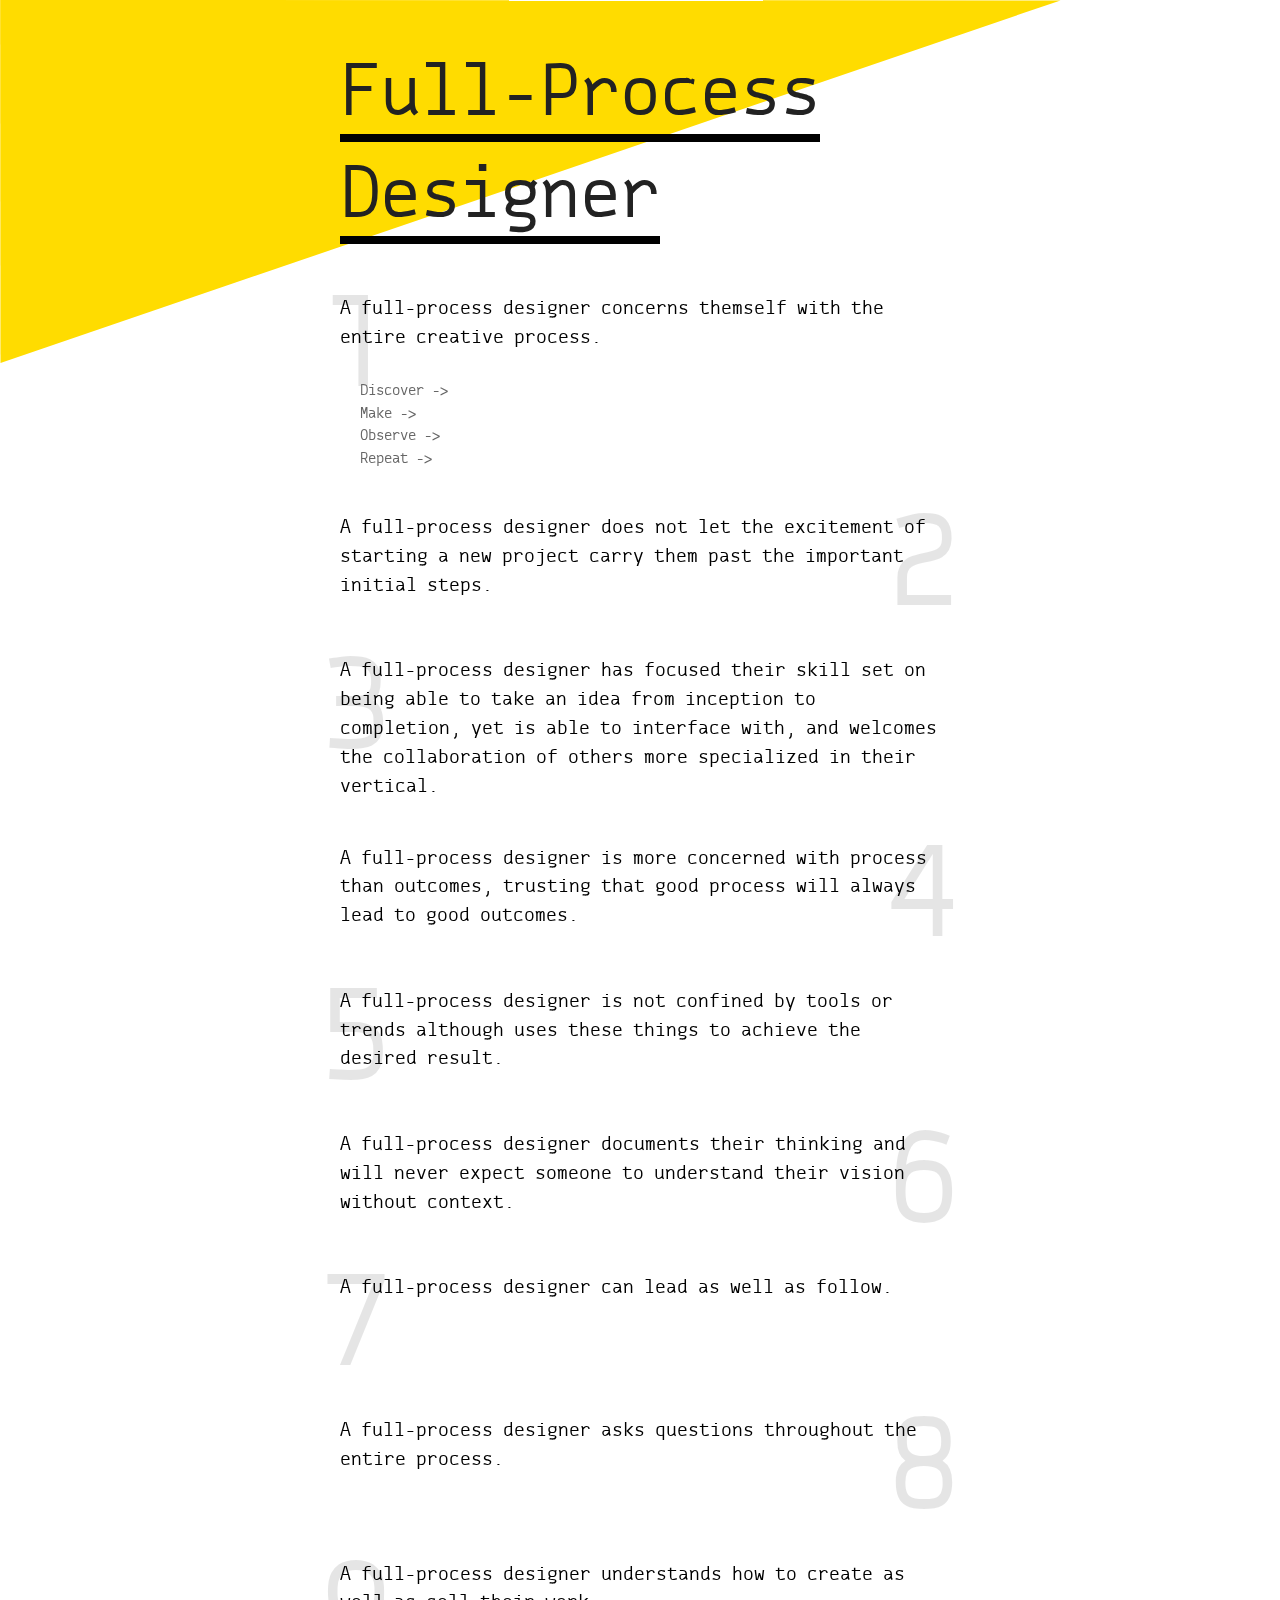
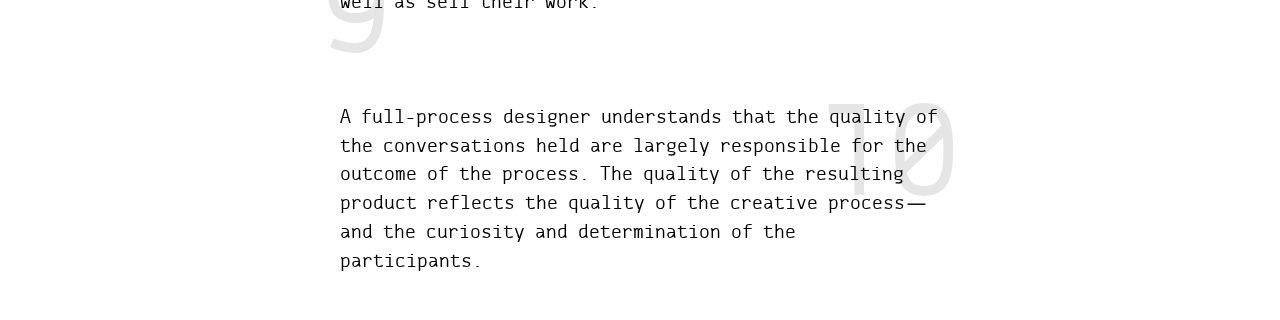
==== index.html @ 0ca6e458 "initial" ====
<!DOCTYPE html>
<html lang="en">
  <head>
    <title>DevTips Starter Kit</title>
    <meta charset="utf-8">
    <meta name="viewport" content="width=device-width, initial-scale=1">
    <link rel="shortcut icon" href="assets/img/favicons/favicon.ico">
    <link rel="stylesheet" href="assets/css/main.css">
  </head>
  <body>
    <div class="decoration"></div>
    <div class="content"><h1><span>Full-Process Designer</span></h1>
      <p class="point"><span class="num">1</span> A full-process designer concerns themself with the entire creative process.<br><br><span class="note">Discover -><br>Make -><br>Observe -><br>Repeat -></span></p>
      <p class="point"><span class="num">2</span> A full-process designer does not let the excitement of starting a new project carry them past the important initial steps.</p>
      <p class="point"><span class="num">3</span> A full-process designer has focused their skill set on being able to take an idea from inception to completion, yet is able to interface with, and welcomes the collaboration of others more specialized in their vertical.</p>
      <p class="point"><span class="num">4</span> A full-process designer is more concerned with process than outcomes, trusting that good process will always lead to good outcomes.</p>
      <p class="point"><span class="num">5</span> A full-process designer is not confined by tools or trends although uses these things to achieve the desired result.</p>
      <p class="point"><span class="num">6</span> A full-process designer documents their thinking and will never expect someone to understand their vision without context.</p>
      <p class="point"><span class="num">7</span> A full-process designer can lead as well as follow.</p>
      <p class="point"><span class="num">8</span> A full-process designer asks questions throughout the entire process.</p>
      <p class="point"><span class="num">9</span> A full-process designer understands how to create as well as sell their work.</p>
      <p class="point"><span class="num">10</span> A full-process designer understands that the quality of the conversations held are largely responsible for the outcome of the process. The quality of the resulting product reflects the quality of the creative process—and the curiosity and determination of the participants.</p>
    </div>
  </body>
</html>
---- assets/css/main.css ----
@font-face {
  font-family: 'autocode';
  src: url([data-uri]) format("truetype");
  font-weight: normal;
  font-style: normal; }
/*! normalize.css v3.0.2 | MIT License | git.io/normalize */
html {
  font-family: sans-serif;
  -ms-text-size-adjust: 100%;
  -webkit-text-size-adjust: 100%; }

body {
  margin: 0; }

article,
aside,
details,
figcaption,
figure,
footer,
header,
hgroup,
main,
menu,
nav,
section,
summary {
  display: block; }

audio,
canvas,
progress,
video {
  display: inline-block;
  vertical-align: baseline; }

audio:not([controls]) {
  display: none;
  height: 0; }

[hidden],
template {
  display: none; }

a {
  background-color: transparent; }

a:active,
a:hover {
  outline: 0; }

abbr[title] {
  border-bottom: 1px dotted; }

b,
strong {
  font-weight: bold; }

dfn {
  font-style: italic; }

h1 {
  font-size: 2em;
  margin: 0.67em 0; }

mark {
  background: #ff0;
  color: #000; }

small {
  font-size: 80%; }

sub,
sup {
  font-size: 75%;
  line-height: 0;
  position: relative;
  vertical-align: baseline; }

sup {
  top: -0.5em; }

sub {
  bottom: -0.25em; }

img {
  border: 0; }

svg:not(:root) {
  overflow: hidden; }

figure {
  margin: 1em 40px; }

hr {
  -moz-box-sizing: content-box;
  box-sizing: content-box;
  height: 0; }

pre {
  overflow: auto; }

code,
kbd,
pre,
samp {
  font-family: monospace, monospace;
  font-size: 1em; }

button,
input,
optgroup,
select,
textarea {
  color: inherit;
  font: inherit;
  margin: 0; }

button {
  overflow: visible; }

button,
select {
  text-transform: none; }

button,
html input[type="button"],
input[type="reset"],
input[type="submit"] {
  -webkit-appearance: button;
  cursor: pointer; }

button[disabled],
html input[disabled] {
  cursor: default; }

button::-moz-focus-inner,
input::-moz-focus-inner {
  border: 0;
  padding: 0; }

input {
  line-height: normal; }

input[type="checkbox"],
input[type="radio"] {
  box-sizing: border-box;
  padding: 0; }

input[type="number"]::-webkit-inner-spin-button,
input[type="number"]::-webkit-outer-spin-button {
  height: auto; }

input[type="search"] {
  -webkit-appearance: textfield;
  -moz-box-sizing: content-box;
  -webkit-box-sizing: content-box;
  box-sizing: content-box; }

input[type="search"]::-webkit-search-cancel-button,
input[type="search"]::-webkit-search-decoration {
  -webkit-appearance: none; }

fieldset {
  border: 1px solid #c0c0c0;
  margin: 0 2px;
  padding: 0.35em 0.625em 0.75em; }

legend {
  border: 0;
  padding: 0; }

textarea {
  overflow: auto; }

optgroup {
  font-weight: bold; }

table {
  border-collapse: collapse;
  border-spacing: 0; }

td,
th {
  padding: 0; }

body {
  background-color: white;
  font-size: 14px;
  line-height: 1.6;
  font-family: "autocode", sans-serif;
  color: #666;
  -webkit-font-smoothing: antialiased;
  -webkit-text-size-adjust: 100%; }

::selection {
  background: #FFF498; }

::-moz-selection {
  background: #FFF498; }

img::selection {
  background: transparent; }

img::-moz-selection {
  background: transparent; }

body {
  -webkit-tap-highlight-color: #FFF498; }

a {
  color: #0074D9;
  text-decoration: none;
  outline: 0; }
  a:hover, a:focus {
    color: #40a6ff; }

.gigantic, .huge, .large, .bigger, .big,
h1, h2, h3, h4, h5, h6 {
  color: #222;
  font-weight: normal; }

.gigantic {
  font-size: 110px;
  line-height: 1.09;
  letter-spacing: -2px; }

.huge, h1 {
  font-size: 68px;
  line-height: 1.05;
  letter-spacing: -1px; }

.large, h2 {
  font-size: 42px;
  line-height: 1.14; }

.bigger, h3 {
  font-size: 26px;
  line-height: 1.38; }

.big, h4 {
  font-size: 22px;
  line-height: 1.38; }

.small, small {
  font-size: 10px;
  line-height: 1.2; }

p {
  margin: 0 0 20px 0; }

em {
  font-style: italic; }

strong {
  font-weight: bold; }

hr {
  border: solid #ddd;
  border-width: 1px 0 0;
  clear: both;
  margin: 10px 0 30px;
  height: 0; }

.button,
button,
input[type="submit"],
input[type="reset"],
input[type="button"] {
  display: inline-block;
  height: 38px;
  padding: 0 30px;
  color: #555;
  text-align: center;
  font-size: 11px;
  font-weight: 600;
  line-height: 38px;
  letter-spacing: 0.1rem;
  text-transform: uppercase;
  text-decoration: none;
  white-space: nowrap;
  background-color: transparent;
  border-radius: 4px;
  border: 1px solid #bbb;
  cursor: pointer;
  box-sizing: border-box; }
  .button:hover, .button:active, .button:focus,
  button:hover,
  button:active,
  button:focus,
  input[type="submit"]:hover,
  input[type="submit"]:active,
  input[type="submit"]:focus,
  input[type="reset"]:hover,
  input[type="reset"]:active,
  input[type="reset"]:focus,
  input[type="button"]:hover,
  input[type="button"]:active,
  input[type="button"]:focus {
    color: #333;
    border-color: #888;
    outline: 0; }

.decoration {
  position: fixed;
  top: 0;
  bottom: 0;
  left: 0;
  right: 0;
  background: url(../img/line.svg) no-repeat center top;
  background-size: contain;
  z-index: -2; }

.content {
  max-width: 600px;
  padding: 0px 10px;
  margin: 0 auto; }

.point {
  font-size: 18px;
  color: black;
  margin-bottom: 2.4em;
  position: relative;
  min-height: 100px;
  transition: all 150ms cubic-bezier(0.22, 0.61, 0.36, 1); }
  @media (max-width: 480px) {
    .point {
      font-size: 16px; } }
  .point:hover {
    transform: scale(1.2); }

.num {
  color: rgba(0, 0, 0, 0.1);
  position: absolute;
  top: 0px;
  left: -20px;
  font-size: 120px;
  line-height: 1;
  z-index: -1; }

.point:nth-child(odd) .num {
  right: -20px;
  left: auto; }

.note {
  color: #666;
  font-size: 14px;
  padding-left: 20px;
  display: block; }

h1 {
  line-height: 1.5; }
  @media (max-width: 480px) {
    h1 {
      font-size: 48px; } }
  h1 span {
    border-bottom: 8px solid black;
    display: inline;
    margin-bottom: 30px; }
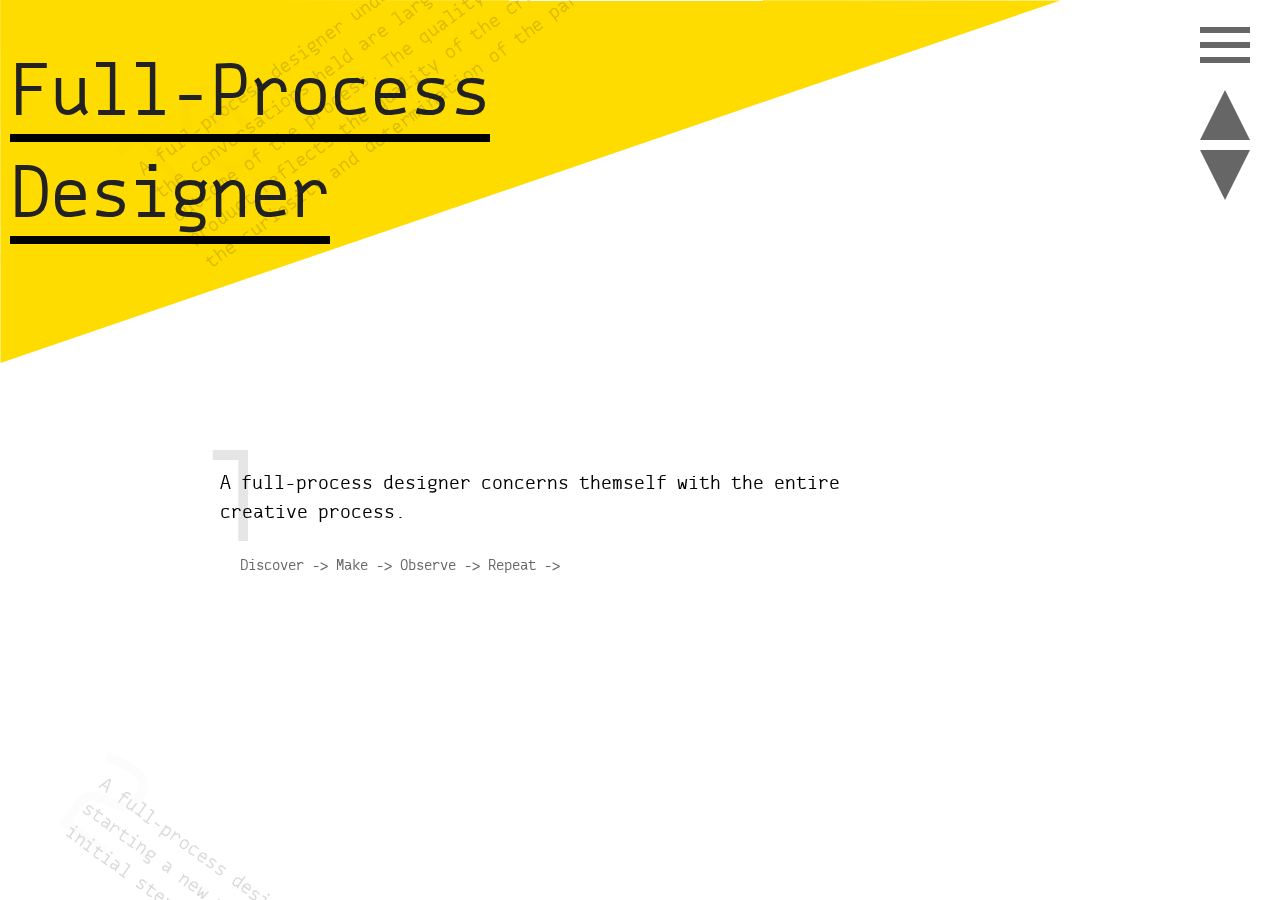
==== commit 0c2b2487: "controls styled" ====
--- a/index.html
+++ b/index.html
@@ -1,25 +1,45 @@
 <!DOCTYPE html>
 <html lang="en">
   <head>
-    <title>DevTips Starter Kit</title>
+    <title>Full Process Designer</title>
     <meta charset="utf-8">
     <meta name="viewport" content="width=device-width, initial-scale=1">
     <link rel="shortcut icon" href="assets/img/favicons/favicon.ico">
     <link rel="stylesheet" href="assets/css/main.css">
   </head>
   <body>
-    <div class="decoration"></div>
-    <div class="content"><h1><span>Full-Process Designer</span></h1>
-      <p class="point"><span class="num">1</span> A full-process designer concerns themself with the entire creative process.<br><br><span class="note">Discover -><br>Make -><br>Observe -><br>Repeat -></span></p>
-      <p class="point"><span class="num">2</span> A full-process designer does not let the excitement of starting a new project carry them past the important initial steps.</p>
-      <p class="point"><span class="num">3</span> A full-process designer has focused their skill set on being able to take an idea from inception to completion, yet is able to interface with, and welcomes the collaboration of others more specialized in their vertical.</p>
-      <p class="point"><span class="num">4</span> A full-process designer is more concerned with process than outcomes, trusting that good process will always lead to good outcomes.</p>
-      <p class="point"><span class="num">5</span> A full-process designer is not confined by tools or trends although uses these things to achieve the desired result.</p>
-      <p class="point"><span class="num">6</span> A full-process designer documents their thinking and will never expect someone to understand their vision without context.</p>
-      <p class="point"><span class="num">7</span> A full-process designer can lead as well as follow.</p>
-      <p class="point"><span class="num">8</span> A full-process designer asks questions throughout the entire process.</p>
-      <p class="point"><span class="num">9</span> A full-process designer understands how to create as well as sell their work.</p>
-      <p class="point"><span class="num">10</span> A full-process designer understands that the quality of the conversations held are largely responsible for the outcome of the process. The quality of the resulting product reflects the quality of the creative process—and the curiosity and determination of the participants.</p>
+    <div class="display-type spin">
+      <div class="decoration"></div>
+      <div class="options">
+        <div class="toggle-display-type">
+          <div class="icon-line-1"></div>
+          <div class="icon-line-2"></div>
+          <div class="icon-line-3"></div>
+          <div class="icon-line-4"></div>
+          <div class="icon-line-5"></div>
+        </div>
+        <div class="rotate-triggers">
+          <div class="trigger-prev"></div>
+          <div class="trigger-next"></div>
+        </div>
+      </div>
+      <div class="content">
+        <h1><span>Full-Process<br>Designer</span></h1>
+        <div data-rotate="-36" class="points">
+          <p class="point point-1 is-focused"><span class="num">1</span> A full-process designer concerns themself with the entire creative process.<br><br><span class="note">Discover -> Make -> Observe -> Repeat -></span></p>
+          <p class="point point-2"><span class="num">2</span> A full-process designer does not let the excitement of starting a new project carry them past the important initial steps.</p>
+          <p class="point point-3"><span class="num">3</span> A full-process designer has focused their skill set on being able to take an idea from inception to completion, yet is able to interface with, and welcomes the collaboration of others more specialized in their vertical.</p>
+          <p class="point point-4"><span class="num">4</span> A full-process designer is more concerned with process than outcomes, trusting that good process will always lead to good outcomes.</p>
+          <p class="point point-5"><span class="num">5</span> A full-process designer is not confined by tools or trends although uses these things to achieve the desired result.</p>
+          <p class="point point-6"><span class="num">6</span> A full-process designer documents their thinking and will never expect someone to understand their vision without context.</p>
+          <p class="point point-7"><span class="num">7</span> A full-process designer can lead as well as follow.</p>
+          <p class="point point-8"><span class="num">8</span> A full-process designer asks questions throughout the entire process.</p>
+          <p class="point point-9"><span class="num">9</span> A full-process designer understands how to create as well as sell their work.</p>
+          <p class="point point-10"><span class="num">10</span> A full-process designer understands that the quality of the conversations held are largely responsible for the outcome of the process. The quality of the resulting product reflects the quality of the creative process—and the curiosity and determination of the participants.</p>
+        </div>
+      </div>
     </div>
+    <script src="assets/js/jquery-2.1.4.min.js"></script>
+    <script src="assets/js/functions.js"></script>
   </body>
 </html>--- a/assets/css/main.css
+++ b/assets/css/main.css
@@ -311,42 +311,105 @@
   background-size: contain;
   z-index: -2; }
 
+.options {
+  position: fixed;
+  top: 30px;
+  right: 30px;
+  text-align: right;
+  z-index: 3; }
+
+.trigger-next,
+.trigger-prev {
+  display: none; }
+  .spin .trigger-next, .spin
+  .trigger-prev {
+    display: block; }
+
+.toggle-display-type {
+  position: relative;
+  height: 30px;
+  width: 50px;
+  cursor: pointer;
+  opacity: 0.6;
+  transition: all 150ms cubic-bezier(0, 0, 0.42, 2.6); }
+  @media (max-width: 640px) {
+    .toggle-display-type {
+      display: none; } }
+  .toggle-display-type:hover {
+    transform: scale(1.1);
+    opacity: 1; }
+  .toggle-display-type [class^="icon-line"] {
+    display: block;
+    position: absolute;
+    width: 50px;
+    height: 6px;
+    background: black;
+    top: 50%;
+    margin-top: -3px;
+    transform-origin: left center;
+    transition: all 300ms cubic-bezier(0, 0, 0.42, 1.6); }
+  .toggle-display-type .icon-line-1 {
+    top: -10%;
+    width: 10px;
+    transform: rotate(-90deg); }
+  .toggle-display-type .icon-line-2 {
+    top: 40%;
+    width: 30px;
+    transform: rotate(-45deg) translate(10px, 0px); }
+  .toggle-display-type .icon-line-4 {
+    top: 60%;
+    width: 30px;
+    transform: rotate(45deg) translate(10px, 0px); }
+  .toggle-display-type .icon-line-5 {
+    top: 110%;
+    width: 10px;
+    transform: rotate(90deg); }
+  .toggle-display-type .icon-line-3 {
+    transform: rotate(0deg) translate(10px, 0px); }
+  .spin .toggle-display-type [class^="icon-line"] {
+    transform: rotate(0deg); }
+  .spin .toggle-display-type .icon-line-1 {
+    top: 0%;
+    width: 50px; }
+  .spin .toggle-display-type .icon-line-5 {
+    top: 100%;
+    width: 50px; }
+  .spin .toggle-display-type .icon-line-2,
+  .spin .toggle-display-type .icon-line-4 {
+    width: 0px; }
+
+.rotate-triggers {
+  margin-top: 30px; }
+  .rotate-triggers > div {
+    cursor: pointer;
+    opacity: 0.6;
+    transition: all 150ms cubic-bezier(0, 0, 0.42, 2.6); }
+    .rotate-triggers > div:hover {
+      transform: scale(1.1);
+      opacity: 1; }
+  .rotate-triggers .trigger-prev {
+    width: 0;
+    height: 0;
+    border-left: 25px solid transparent;
+    border-right: 25px solid transparent;
+    border-bottom: 50px solid black; }
+  .rotate-triggers .trigger-next {
+    width: 0;
+    height: 0;
+    border-left: 25px solid transparent;
+    border-right: 25px solid transparent;
+    border-top: 50px solid black;
+    margin-top: 10px; }
+
 .content {
   max-width: 600px;
   padding: 0px 10px;
   margin: 0 auto; }
-
-.point {
-  font-size: 18px;
-  color: black;
-  margin-bottom: 2.4em;
-  position: relative;
-  min-height: 100px;
-  transition: all 150ms cubic-bezier(0.22, 0.61, 0.36, 1); }
-  @media (max-width: 480px) {
-    .point {
-      font-size: 16px; } }
-  .point:hover {
-    transform: scale(1.2); }
-
-.num {
-  color: rgba(0, 0, 0, 0.1);
-  position: absolute;
-  top: 0px;
-  left: -20px;
-  font-size: 120px;
-  line-height: 1;
-  z-index: -1; }
-
-.point:nth-child(odd) .num {
-  right: -20px;
-  left: auto; }
-
-.note {
-  color: #666;
-  font-size: 14px;
-  padding-left: 20px;
-  display: block; }
+  .spin .content {
+    max-width: none;
+    height: 100vh;
+    position: relative;
+    overflow: hidden; }
 
 h1 {
   line-height: 1.5; }
@@ -357,3 +420,81 @@
     border-bottom: 8px solid black;
     display: inline;
     margin-bottom: 30px; }
+
+.point {
+  font-size: 18px;
+  color: black;
+  margin-bottom: 2.4em;
+  position: relative;
+  min-height: 100px;
+  transition: all 300ms ease-in-out; }
+  @media (max-width: 480px) {
+    .point {
+      font-size: 16px; } }
+  .spin .point {
+    transform-origin: top left;
+    position: absolute;
+    width: 50vw;
+    padding: 20px;
+    opacity: 0.15;
+    transition: all 200ms ease-in-out; }
+    .spin .point.is-focused {
+      opacity: 1; }
+
+.num {
+  color: rgba(0, 0, 0, 0.1);
+  position: absolute;
+  top: 0px;
+  left: -20px;
+  font-size: 120px;
+  line-height: 1;
+  z-index: -1; }
+  .spin .num {
+    left: 0px; }
+
+.point:nth-child(odd) .num {
+  right: -20px;
+  left: auto; }
+
+.note {
+  color: #666;
+  font-size: 14px;
+  padding-left: 20px;
+  display: block; }
+
+.spin {
+  width: 100vw;
+  height: 100vh;
+  overflow: hidden; }
+  .spin .points {
+    position: absolute;
+    left: -300px;
+    top: 50%;
+    transition: all 200ms ease-in-out;
+    transform: rotate(-36deg) translateY(-50%);
+    transform-origin: center left;
+    height: 0px;
+    width: 0px; }
+  .spin .point:nth-child(odd) .num {
+    right: auto;
+    left: 0px; }
+  .spin .point-1 {
+    transform: rotate(36deg) translate(500px, 0px); }
+  .spin .point-2 {
+    transform: rotate(72deg) translate(500px, 0px); }
+  .spin .point-3 {
+    transform: rotate(108deg) translate(500px, 0px); }
+  .spin .point-4 {
+    transform: rotate(144deg) translate(500px, 0px); }
+  .spin .point-5 {
+    transform: rotate(180deg) translate(500px, 0px); }
+  .spin .point-6 {
+    transform: rotate(216deg) translate(500px, 0px); }
+  .spin .point-7 {
+    transform: rotate(252deg) translate(500px, 0px); }
+  .spin .point-8 {
+    transform: rotate(288deg) translate(500px, 0px); }
+  .spin .point-9 {
+    transform: rotate(324deg) translate(500px, 0px); }
+  .spin .point-10 {
+    transform: rotate(360deg) translate(500px, 0px); }
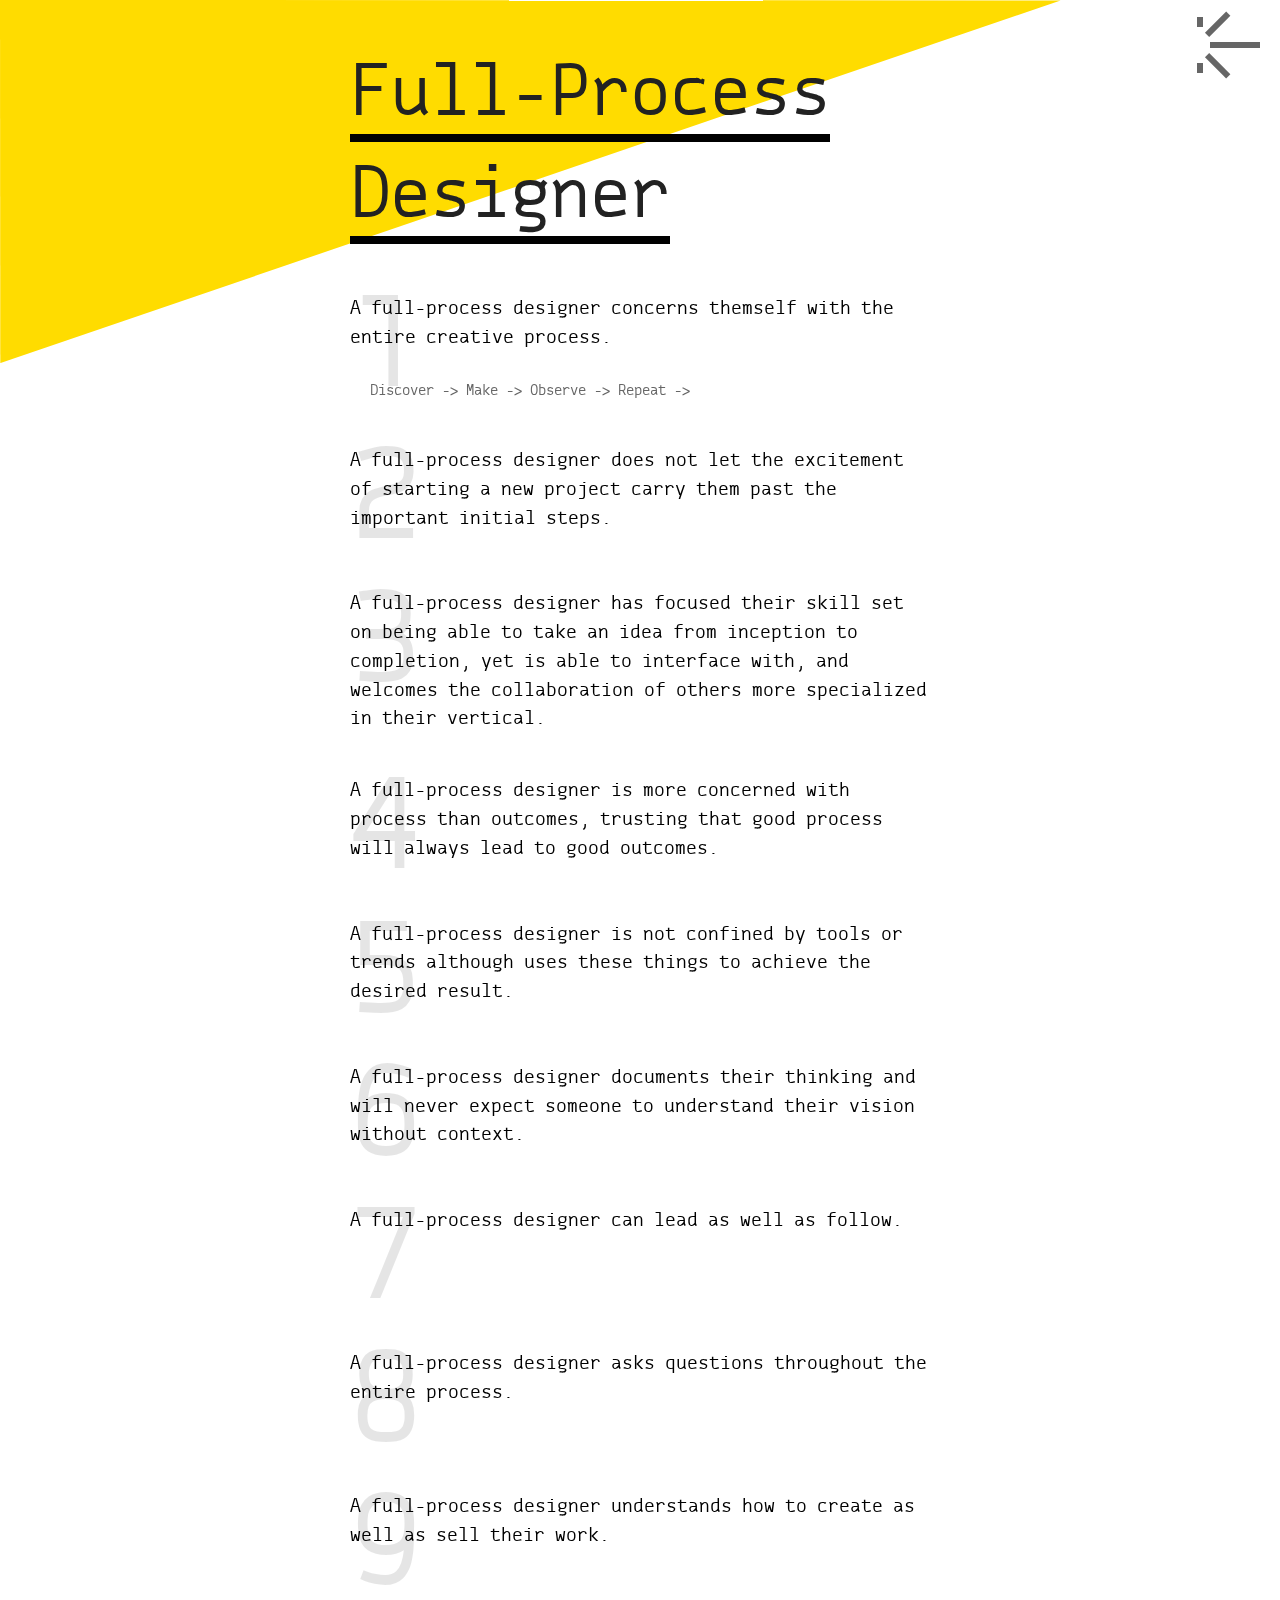
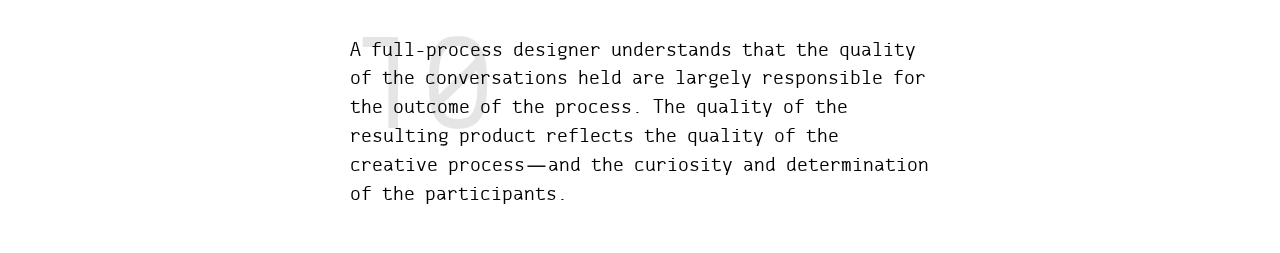
==== commit a7674a2b: "Keycodes and colors" ====
--- a/index.html
+++ b/index.html
@@ -8,8 +8,10 @@
     <link rel="stylesheet" href="assets/css/main.css">
   </head>
   <body>
-    <div class="display-type spin">
-      <div class="decoration"></div>
+    <div class="display-type">
+      <div class="decoration"><?xml version="1.0" encoding="utf-8"?><!DOCTYPE svg PUBLIC "-//W3C//DTD SVG 1.1//EN" "http://www.w3.org/Graphics/SVG/1.1/DTD/svg11.dtd"><svg version="1.1" id="Layer_1" xmlns="http://www.w3.org/2000/svg" xmlns:xlink="http://www.w3.org/1999/xlink" x="0px" y="0px" viewBox="-16 623.6 1262 358" enable-background="new -16 623.6 1262 358" xml:space="preserve"><polygon id="XMLID_1_" class="svg-angle" points="-16,623.6 1029.7,624 -15.7,981.6 "/></svg>
+
+      </div>
       <div class="options">
         <div class="toggle-display-type">
           <div class="icon-line-1"></div>
--- a/assets/css/main.css
+++ b/assets/css/main.css
@@ -307,9 +307,11 @@
   bottom: 0;
   left: 0;
   right: 0;
-  background: url(../img/line.svg) no-repeat center top;
-  background-size: contain;
   z-index: -2; }
+
+.svg-angle {
+  fill: #FFDC00;
+  transition: all 150ms ease-in-out; }
 
 .options {
   position: fixed;
@@ -393,6 +395,18 @@
     border-left: 25px solid transparent;
     border-right: 25px solid transparent;
     border-bottom: 50px solid black; }
+    .rotate-triggers .trigger-prev:after {
+      content: "";
+      display: block;
+      width: 0;
+      height: 0;
+      position: relative;
+      top: 11px;
+      border-left: 18px solid transparent;
+      border-right: 18px solid transparent;
+      border-bottom: 34px solid white;
+      margin-left: -18px;
+      pointer-events: none; }
   .rotate-triggers .trigger-next {
     width: 0;
     height: 0;
@@ -400,11 +414,23 @@
     border-right: 25px solid transparent;
     border-top: 50px solid black;
     margin-top: 10px; }
+    .rotate-triggers .trigger-next:after {
+      content: "";
+      display: block;
+      width: 0;
+      height: 0;
+      position: relative;
+      top: -45px;
+      border-left: 18px solid transparent;
+      border-right: 18px solid transparent;
+      border-top: 34px solid white;
+      margin-left: -18px; }
 
 .content {
   max-width: 600px;
   padding: 0px 10px;
-  margin: 0 auto; }
+  margin: 0 auto;
+  box-sizing: border-box; }
   .spin .content {
     max-width: none;
     height: 100vh;
@@ -413,6 +439,8 @@
 
 h1 {
   line-height: 1.5; }
+  .spin h1 {
+    margin-left: 30px; }
   @media (max-width: 480px) {
     h1 {
       font-size: 48px; } }
@@ -445,16 +473,10 @@
   color: rgba(0, 0, 0, 0.1);
   position: absolute;
   top: 0px;
-  left: -20px;
+  left: 0px;
   font-size: 120px;
   line-height: 1;
   z-index: -1; }
-  .spin .num {
-    left: 0px; }
-
-.point:nth-child(odd) .num {
-  right: -20px;
-  left: auto; }
 
 .note {
   color: #666;
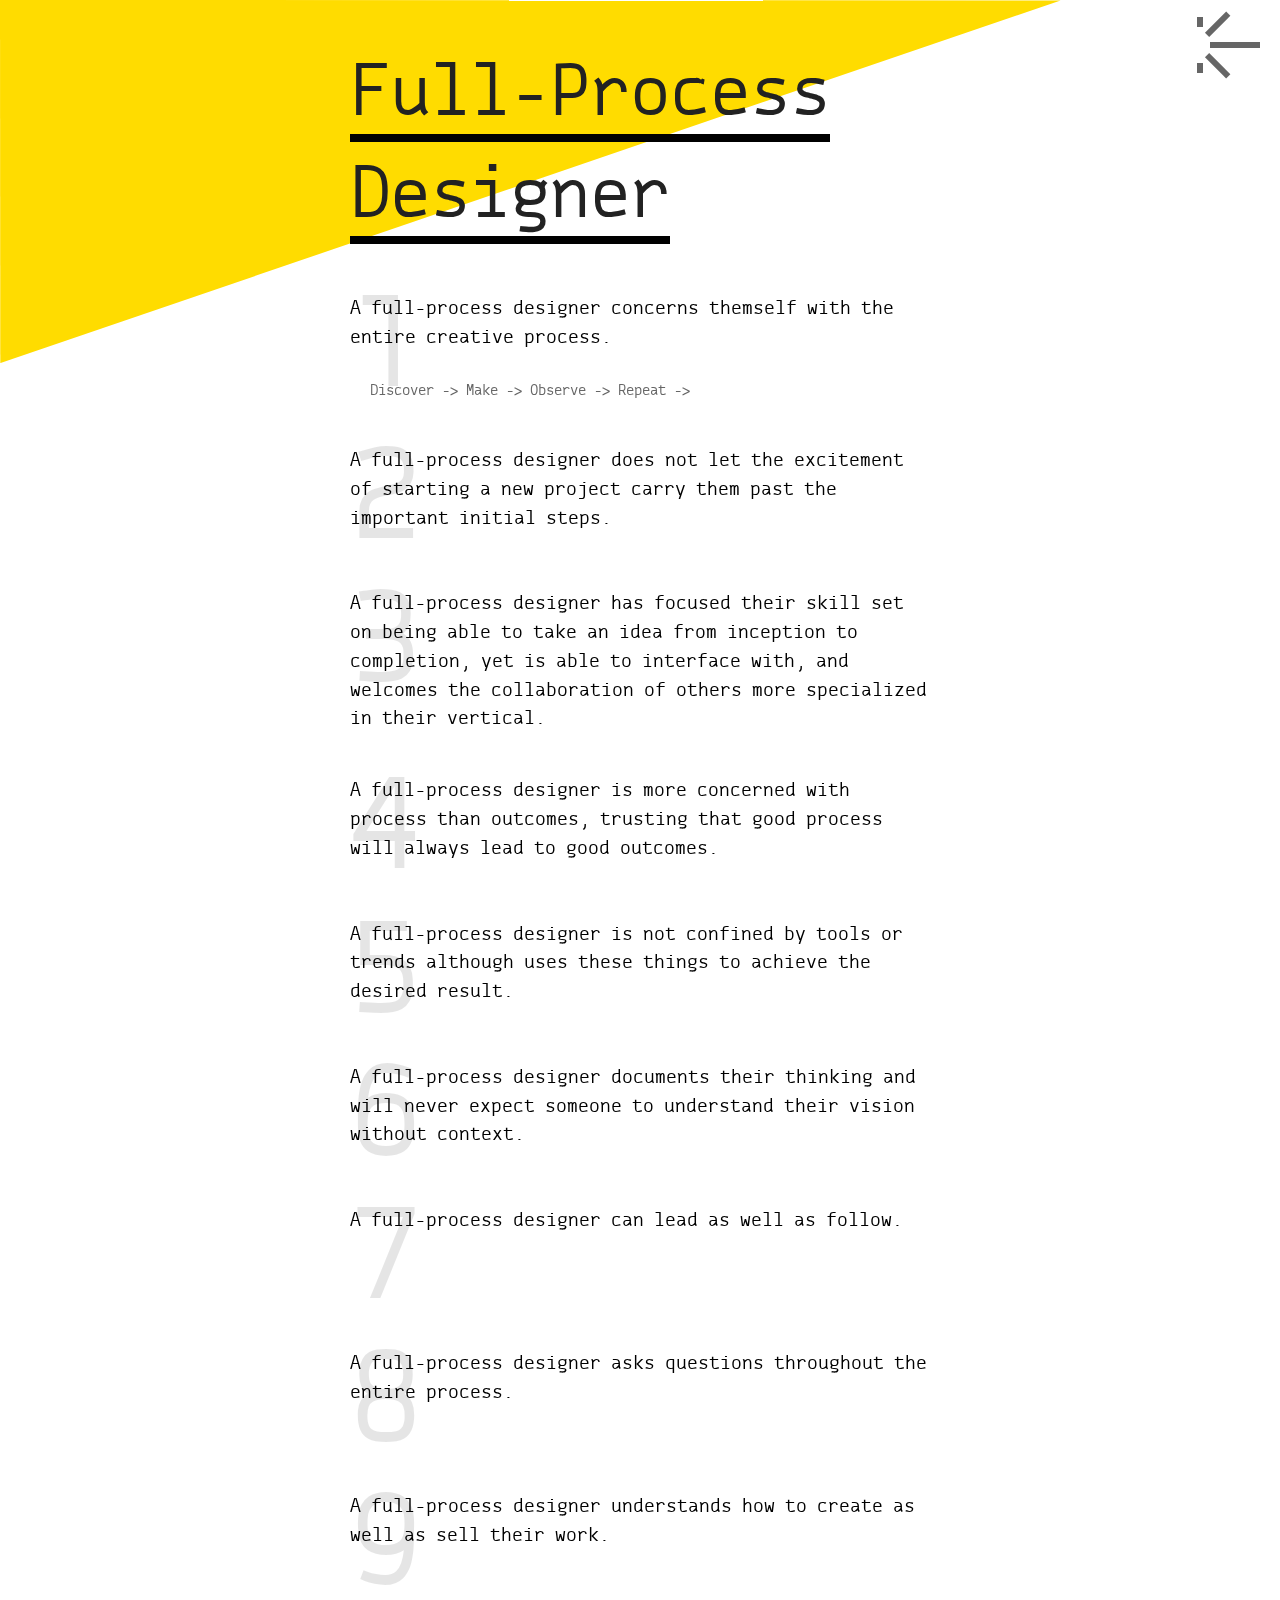
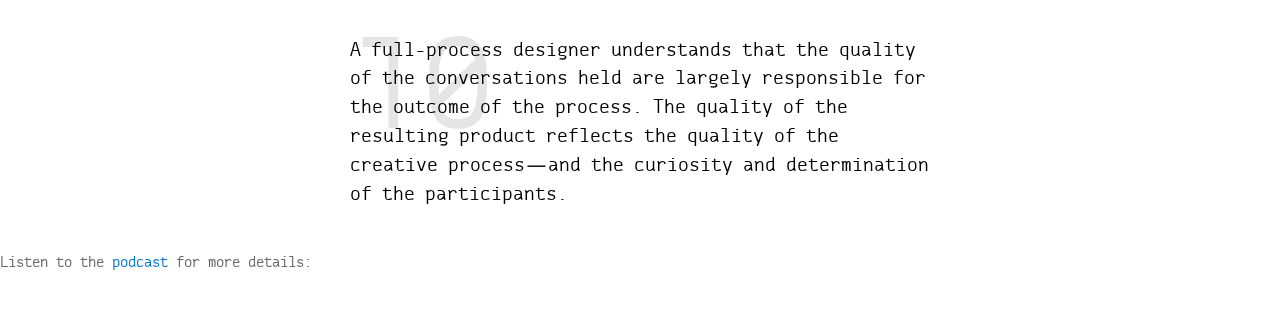
==== commit f6470bde: "Details" ====
--- a/index.html
+++ b/index.html
@@ -40,6 +40,9 @@
           <p class="point point-10"><span class="num">10</span> A full-process designer understands that the quality of the conversations held are largely responsible for the outcome of the process. The quality of the resulting product reflects the quality of the creative process—and the curiosity and determination of the participants.</p>
         </div>
       </div>
+      <div class="embed">
+        <div>Listen to the <a href="http://www.travandlos.com/26">podcast</a> for more details:</div><iframe frameborder='0' height='36px' scrolling='no' seamless src='https://simplecast.fm/e/14311?style=light' width='100%'></iframe>
+      </div>
     </div>
     <script src="assets/js/jquery-2.1.4.min.js"></script>
     <script src="assets/js/functions.js"></script>
